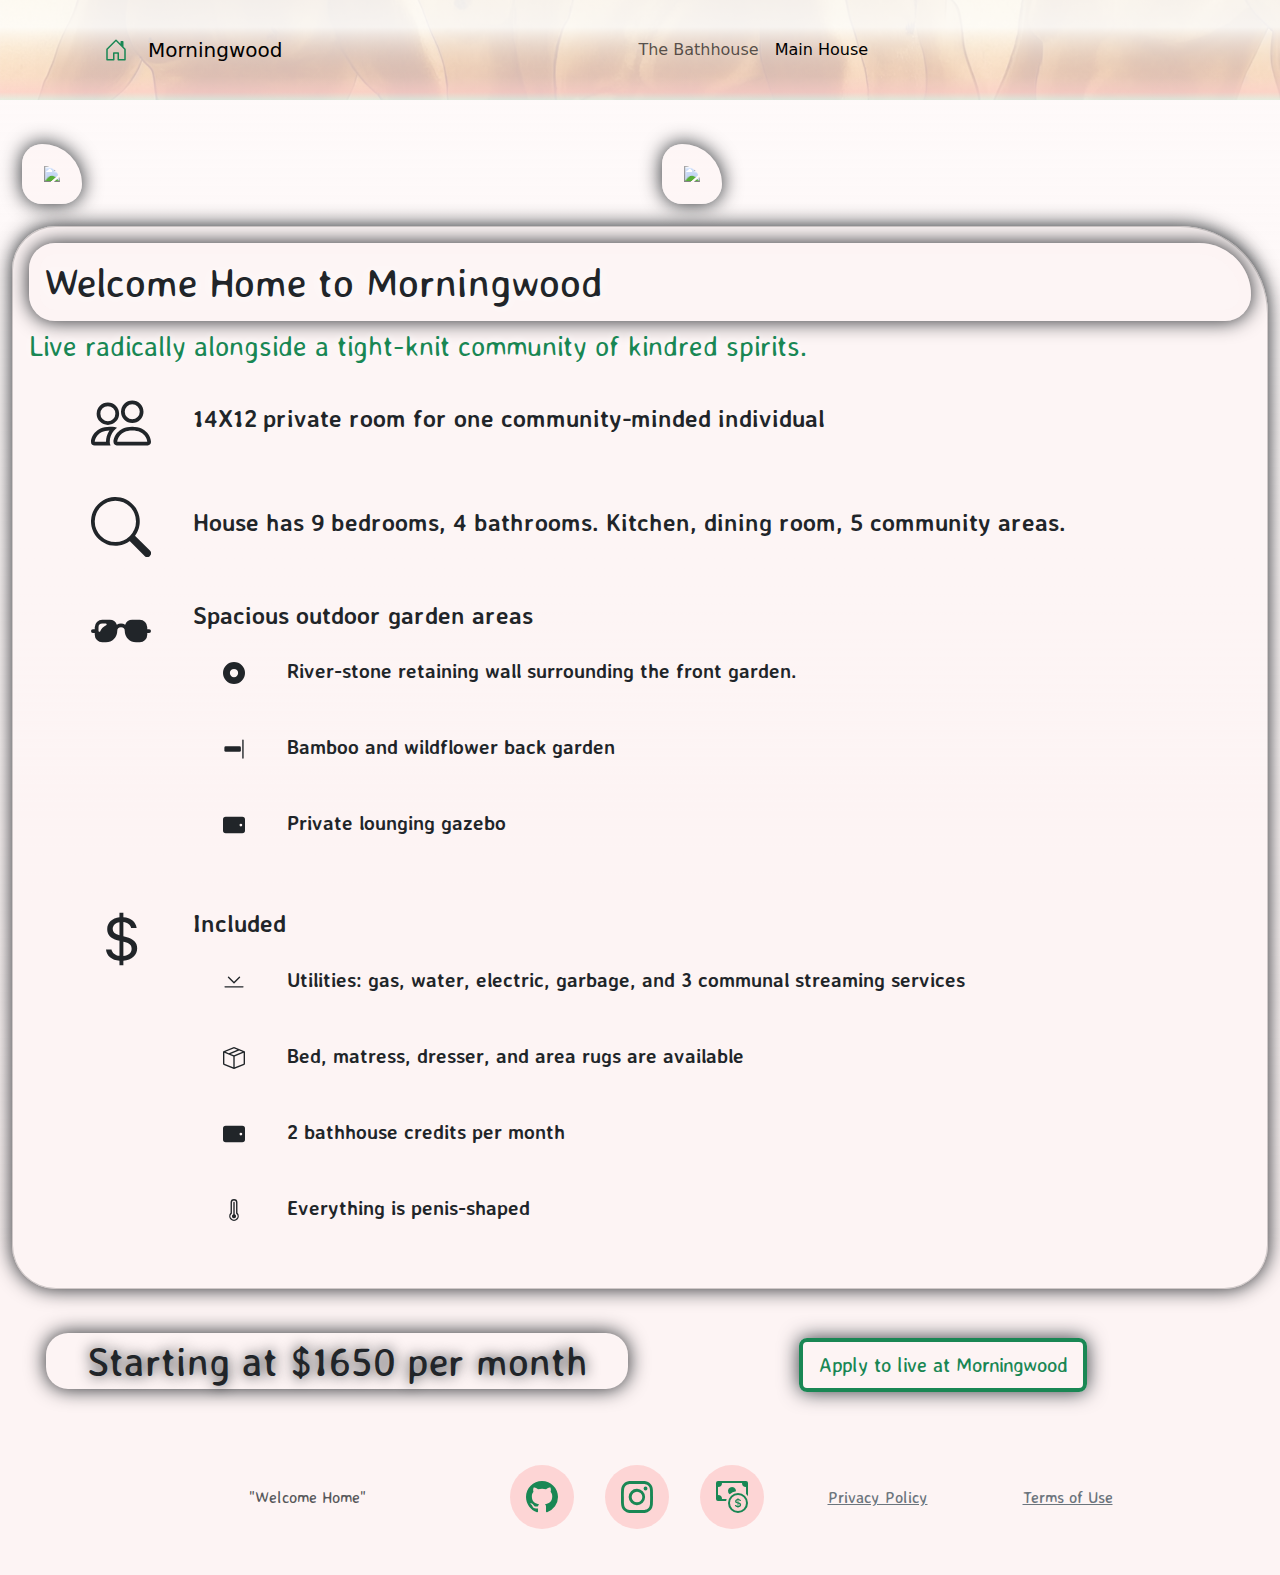
==== bigwood.html @ a5c1fb0f "Update site" ====
<!DOCTYPE html>
<html lang="en">

<head>
    <meta charset="utf-8">
    <meta name="viewport" content="width=device-width, initial-scale=1.0, shrink-to-fit=no">
    <title>Morningwood</title>
    <link rel="stylesheet" href="https://cdn.jsdelivr.net/npm/bootstrap@5.1.3/dist/css/bootstrap.min.css">
    <link rel="stylesheet" href="https://fonts.googleapis.com/css?family=Averia+Sans+Libre&amp;display=swap">
    <link rel="stylesheet" href="assets/css/styles.min.css">
</head>

<body>
    <nav class="navbar navbar-light navbar-expand-md py-3" style="background: linear-gradient(rgba(255,255,255,0.9) 27%, rgba(255,88,88,0.1) 77%, rgba(255,88,88,0.2) 92%, rgba(25,135,84,0.1) 100%), linear-gradient(rgba(255,255,255,0.2) 0%, rgba(255,255,255,0.9) 99%), url(&quot;assets/img/GrannyG_turkish_bathhouse_group_of_males_character_pose_exercis_9dfb6eb8-2554-4430-a8b6-5dec5671360d.png&quot;) center / cover;">
        <div class="container"><a class="navbar-brand d-flex align-items-center" href="index.html" style="padding: 10px;"><span class="bs-icon-md bs-icon-circle d-flex justify-content-center align-items-center me-2 bs-icon"><svg xmlns="http://www.w3.org/2000/svg" width="1em" height="1em" fill="currentColor" viewBox="0 0 16 16" class="bi bi-house-door" style="color: var(--bs-green);">
                        <path d="M8.354 1.146a.5.5 0 0 0-.708 0l-6 6A.5.5 0 0 0 1.5 7.5v7a.5.5 0 0 0 .5.5h4.5a.5.5 0 0 0 .5-.5v-4h2v4a.5.5 0 0 0 .5.5H14a.5.5 0 0 0 .5-.5v-7a.5.5 0 0 0-.146-.354L13 5.793V2.5a.5.5 0 0 0-.5-.5h-1a.5.5 0 0 0-.5.5v1.293L8.354 1.146zM2.5 14V7.707l5.5-5.5 5.5 5.5V14H10v-4a.5.5 0 0 0-.5-.5h-3a.5.5 0 0 0-.5.5v4H2.5z"></path>
                    </svg></span><span>Morningwood</span></a><button data-bs-toggle="collapse" class="navbar-toggler" data-bs-target="#navcol-2"><span class="visually-hidden">Toggle navigation</span><span class="navbar-toggler-icon"></span></button>
            <div class="collapse navbar-collapse" id="navcol-2">
                <ul class="navbar-nav mx-auto">
                    <li class="nav-item"><a class="nav-link" href="index.html">The Bathhouse</a></li>
                    <li class="nav-item"><a class="nav-link active" href="bigwood.html">Main House</a></li>
                </ul>
            </div>
        </div>
    </nav>
    <div class="container-fluid" style="background: linear-gradient(rgba(253,244,244,0.5) 0%, rgb(253,244,244) 78%), url(&quot;assets/img/GrannyG_gay_cabin_in_the_woods_sauna_cartoon_tom_of_finland_5554b6fa-d70e-4d1e-8d32-077c5d91fe01.png&quot;) center / auto round;font-family: 'Averia Sans Libre', serif;padding-top: 22px;padding-bottom: 22px;">
        <div class="row">
            <div class="col-sm-12 col-lg-6 align-self-center order-last order-lg-first" style="padding: 22px;"><img class="img-fluid" src="assets/img/GrannyG_gay_cabin_in_the_woods_sauna_cartoon_tom_of_finland_6168f194-d6a8-4b89-b7b6-cc985547beeb.png" style="border-radius: 44px;border: 22px solid rgba(253,244,244,0.5);border-top-right-radius: 88px;border-bottom-right-radius: 44px;box-shadow: 0px 0px 20px 0px;"></div>
            <div class="col-sm-12 col-lg-6 align-self-center" style="padding: 22px;"><img class="img-fluid" src="assets/img/GrannyG_gay_faerie_house_pacific_northwest_big_rainbow_style_th_b24b9082-eff7-41f6-a166-0159668ea925.png" style="border-radius: 44px;border: 22px solid rgba(253,244,244,0.5);border-top-right-radius: 88px;border-bottom-right-radius: 44px;box-shadow: 0px 0px 20px 0px;"></div>
            <div class="col">
                <div class="card">
                    <div class="card-body">
                        <h1 style="box-shadow: 0px 0px 20px;text-shadow: 0px 0px 14px #ffffff;border-radius: 22px;padding: 4px;border: 11px solid rgba(253,244,244,0.5);border-top-right-radius: 88px;border-bottom-right-radius: 44px;border-top-left-radius: 44px;border-bottom-left-radius: 44px;">Welcome Home to Morningwood</h1>
                        <h3 style="color: var(--bs-green);text-shadow: 0px 0px 8px var(--bs-white);font-weight: lighter;">Live radically alongside a tight-knit community of kindred spirits.</h3>
                        <div class="row justify-content-center align-items-center">
                            <div class="col-3 col-sm-2 col-md-2 col-lg-1"><svg xmlns="http://www.w3.org/2000/svg" width="1em" height="1em" fill="currentColor" viewBox="0 0 16 16" class="bi bi-people" style="font-size: 60px;">
                                    <path d="M15 14s1 0 1-1-1-4-5-4-5 3-5 4 1 1 1 1h8zm-7.978-1A.261.261 0 0 1 7 12.996c.001-.264.167-1.03.76-1.72C8.312 10.629 9.282 10 11 10c1.717 0 2.687.63 3.24 1.276.593.69.758 1.457.76 1.72l-.008.002a.274.274 0 0 1-.014.002H7.022zM11 7a2 2 0 1 0 0-4 2 2 0 0 0 0 4zm3-2a3 3 0 1 1-6 0 3 3 0 0 1 6 0zM6.936 9.28a5.88 5.88 0 0 0-1.23-.247A7.35 7.35 0 0 0 5 9c-4 0-5 3-5 4 0 .667.333 1 1 1h4.216A2.238 2.238 0 0 1 5 13c0-1.01.377-2.042 1.09-2.904.243-.294.526-.569.846-.816zM4.92 10A5.493 5.493 0 0 0 4 13H1c0-.26.164-1.03.76-1.724.545-.636 1.492-1.256 3.16-1.275zM1.5 5.5a3 3 0 1 1 6 0 3 3 0 0 1-6 0zm3-2a2 2 0 1 0 0 4 2 2 0 0 0 0-4z"></path>
                                </svg></div>
                            <div class="col-9 col-sm-10">
                                <h4>14X12 private room for one community-minded individual</h4>
                            </div>
                        </div>
                        <div class="row justify-content-center align-items-center">
                            <div class="col-3 col-sm-2 col-md-2 col-lg-1"><svg xmlns="http://www.w3.org/2000/svg" width="1em" height="1em" fill="currentColor" viewBox="0 0 16 16" class="bi bi-search" style="font-size: 60px;">
                                    <path d="M11.742 10.344a6.5 6.5 0 1 0-1.397 1.398h-.001c.03.04.062.078.098.115l3.85 3.85a1 1 0 0 0 1.415-1.414l-3.85-3.85a1.007 1.007 0 0 0-.115-.1zM12 6.5a5.5 5.5 0 1 1-11 0 5.5 5.5 0 0 1 11 0z"></path>
                                </svg></div>
                            <div class="col-9 col-sm-10">
                                <h4>House has 9 bedrooms, 4 bathrooms. Kitchen, dining room, 5 community areas.</h4>
                            </div>
                        </div>
                        <div class="row justify-content-center align-items-center">
                            <div class="col-3 col-sm-2 col-md-2 col-lg-1 align-self-start"><svg xmlns="http://www.w3.org/2000/svg" width="1em" height="1em" fill="currentColor" viewBox="0 0 16 16" class="bi bi-sunglasses" style="font-size: 60px;">
                                    <path d="M3 5a2 2 0 0 0-2 2v.5H.5a.5.5 0 0 0 0 1H1V9a2 2 0 0 0 2 2h1a3 3 0 0 0 3-3 1 1 0 1 1 2 0 3 3 0 0 0 3 3h1a2 2 0 0 0 2-2v-.5h.5a.5.5 0 0 0 0-1H15V7a2 2 0 0 0-2-2h-2a2 2 0 0 0-1.888 1.338A1.99 1.99 0 0 0 8 6a1.99 1.99 0 0 0-1.112.338A2 2 0 0 0 5 5H3zm0 1h.941c.264 0 .348.356.112.474l-.457.228a2 2 0 0 0-.894.894l-.228.457C2.356 8.289 2 8.205 2 7.94V7a1 1 0 0 1 1-1z"></path>
                                </svg></div>
                            <div class="col-9 col-sm-10">
                                <h4>Spacious outdoor garden areas</h4>
                                <div class="row">
                                    <div class="col-2 col-md-1 text-center"><svg xmlns="http://www.w3.org/2000/svg" width="1em" height="1em" fill="currentColor" viewBox="0 0 16 16" class="bi bi-record-circle-fill" style="font-size: 22px;">
                                            <path d="M16 8A8 8 0 1 1 0 8a8 8 0 0 1 16 0zm-8 3a3 3 0 1 0 0-6 3 3 0 0 0 0 6z"></path>
                                        </svg></div>
                                    <div class="col align-self-center">
                                        <h5>River-stone retaining wall surrounding the front garden.</h5>
                                    </div>
                                </div>
                                <div class="row">
                                    <div class="col-2 col-md-1 text-center"><svg xmlns="http://www.w3.org/2000/svg" width="1em" height="1em" fill="currentColor" viewBox="0 0 16 16" class="bi bi-align-end" style="font-size: 22px;">
                                            <path fill-rule="evenodd" d="M14.5 1a.5.5 0 0 0-.5.5v13a.5.5 0 0 0 1 0v-13a.5.5 0 0 0-.5-.5z"></path>
                                            <path d="M13 7a1 1 0 0 0-1-1H2a1 1 0 0 0-1 1v2a1 1 0 0 0 1 1h10a1 1 0 0 0 1-1V7z"></path>
                                        </svg></div>
                                    <div class="col align-self-center">
                                        <h5>Bamboo and wildflower back garden</h5>
                                    </div>
                                </div>
                                <div class="row">
                                    <div class="col-2 col-md-1 text-center"><svg xmlns="http://www.w3.org/2000/svg" width="1em" height="1em" fill="currentColor" viewBox="0 0 16 16" class="bi bi-tablet-landscape-fill" style="font-size: 22px;">
                                            <path d="M2 14a2 2 0 0 1-2-2V4a2 2 0 0 1 2-2h12a2 2 0 0 1 2 2v8a2 2 0 0 1-2 2H2zm11-7a1 1 0 1 0 0 2 1 1 0 0 0 0-2z"></path>
                                        </svg></div>
                                    <div class="col align-self-center">
                                        <h5>Private lounging gazebo</h5>
                                    </div>
                                </div>
                            </div>
                        </div>
                        <div class="row justify-content-center align-items-center">
                            <div class="col-3 col-sm-2 col-md-2 col-lg-1 align-self-start"><svg xmlns="http://www.w3.org/2000/svg" width="1em" height="1em" fill="currentColor" viewBox="0 0 16 16" class="bi bi-currency-dollar" style="font-size: 60px;">
                                    <path d="M4 10.781c.148 1.667 1.513 2.85 3.591 3.003V15h1.043v-1.216c2.27-.179 3.678-1.438 3.678-3.3 0-1.59-.947-2.51-2.956-3.028l-.722-.187V3.467c1.122.11 1.879.714 2.07 1.616h1.47c-.166-1.6-1.54-2.748-3.54-2.875V1H7.591v1.233c-1.939.23-3.27 1.472-3.27 3.156 0 1.454.966 2.483 2.661 2.917l.61.162v4.031c-1.149-.17-1.94-.8-2.131-1.718H4zm3.391-3.836c-1.043-.263-1.6-.825-1.6-1.616 0-.944.704-1.641 1.8-1.828v3.495l-.2-.05zm1.591 1.872c1.287.323 1.852.859 1.852 1.769 0 1.097-.826 1.828-2.2 1.939V8.73l.348.086z"></path>
                                </svg></div>
                            <div class="col-9 col-sm-10">
                                <h4>Included</h4>
                                <div class="row">
                                    <div class="col-2 col-md-1 text-center"><svg xmlns="http://www.w3.org/2000/svg" width="1em" height="1em" fill="currentColor" viewBox="0 0 16 16" class="bi bi-chevron-bar-down" style="font-size: 22px;">
                                            <path fill-rule="evenodd" d="M3.646 4.146a.5.5 0 0 1 .708 0L8 7.793l3.646-3.647a.5.5 0 0 1 .708.708l-4 4a.5.5 0 0 1-.708 0l-4-4a.5.5 0 0 1 0-.708zM1 11.5a.5.5 0 0 1 .5-.5h13a.5.5 0 0 1 0 1h-13a.5.5 0 0 1-.5-.5z"></path>
                                        </svg></div>
                                    <div class="col align-self-center">
                                        <h5>Utilities: gas, water, electric, garbage, and 3 communal streaming services</h5>
                                    </div>
                                </div>
                                <div class="row">
                                    <div class="col-2 col-md-1 text-center"><svg xmlns="http://www.w3.org/2000/svg" width="1em" height="1em" fill="currentColor" viewBox="0 0 16 16" class="bi bi-box-seam" style="font-size: 22px;">
                                            <path d="M8.186 1.113a.5.5 0 0 0-.372 0L1.846 3.5l2.404.961L10.404 2l-2.218-.887zm3.564 1.426L5.596 5 8 5.961 14.154 3.5l-2.404-.961zm3.25 1.7-6.5 2.6v7.922l6.5-2.6V4.24zM7.5 14.762V6.838L1 4.239v7.923l6.5 2.6zM7.443.184a1.5 1.5 0 0 1 1.114 0l7.129 2.852A.5.5 0 0 1 16 3.5v8.662a1 1 0 0 1-.629.928l-7.185 2.874a.5.5 0 0 1-.372 0L.63 13.09a1 1 0 0 1-.63-.928V3.5a.5.5 0 0 1 .314-.464L7.443.184z"></path>
                                        </svg></div>
                                    <div class="col align-self-center">
                                        <h5>Bed, matress, dresser, and area rugs are available</h5>
                                    </div>
                                </div>
                                <div class="row">
                                    <div class="col-2 col-md-1 text-center"><svg xmlns="http://www.w3.org/2000/svg" width="1em" height="1em" fill="currentColor" viewBox="0 0 16 16" class="bi bi-tablet-landscape-fill" style="font-size: 22px;">
                                            <path d="M2 14a2 2 0 0 1-2-2V4a2 2 0 0 1 2-2h12a2 2 0 0 1 2 2v8a2 2 0 0 1-2 2H2zm11-7a1 1 0 1 0 0 2 1 1 0 0 0 0-2z"></path>
                                        </svg></div>
                                    <div class="col align-self-center">
                                        <h5>2 bathhouse credits per month</h5>
                                    </div>
                                </div>
                                <div class="row">
                                    <div class="col-2 col-md-1 text-center"><svg xmlns="http://www.w3.org/2000/svg" width="1em" height="1em" fill="currentColor" viewBox="0 0 16 16" class="bi bi-thermometer-high" style="font-size: 22px;">
                                            <path d="M9.5 12.5a1.5 1.5 0 1 1-2-1.415V2.5a.5.5 0 0 1 1 0v8.585a1.5 1.5 0 0 1 1 1.415z"></path>
                                            <path d="M5.5 2.5a2.5 2.5 0 0 1 5 0v7.55a3.5 3.5 0 1 1-5 0V2.5zM8 1a1.5 1.5 0 0 0-1.5 1.5v7.987l-.167.15a2.5 2.5 0 1 0 3.333 0l-.166-.15V2.5A1.5 1.5 0 0 0 8 1z"></path>
                                        </svg></div>
                                    <div class="col align-self-center">
                                        <h5>Everything is penis-shaped</h5>
                                    </div>
                                </div>
                            </div>
                        </div>
                    </div>
                </div>
            </div>
        </div>
        <div class="row justify-content-center align-items-center" style="margin: 44px 22px;">
            <div class="col-sm-10 col-md-6">
                <h1 style="box-shadow: 0px 0px 20px;text-shadow: 0px 0px 14px;border-radius: 22px;padding: 4px;text-align: center;">Starting at $1650 per month</h1>
            </div>
            <div class="col-sm-10 col-md-6 text-center"><a class="btn btn-outline-primary btn-lg" role="button" style="border-width: 4px;box-shadow: 0px 0px 20px var(--bs-gray-800);" href="https://forms.gle/h1Z4QfxTn4SfmomD8" target="_blank">Apply to live at Morningwood</a></div>
        </div>
        <footer class="text-center py-4">
            <div class="container">
                <div class="row gy-4 row-cols-1 row-cols-lg-3 justify-content-center align-items-center">
                    <div class="col">
                        <p class="text-muted my-2">"Welcome Home"</p>
                    </div>
                    <div class="col-8 col-sm-6 col-md-5 col-lg-4 col-xl-3">
                        <div class="row justify-content-center align-items-center">
                            <div class="col-4"><a href="https://github.com/morningwoodhome/morningwoodhome.github.io" target="_blank">
                                    <div class="bs-icon-lg bs-icon-circle bs-icon" style="color: var(--bs-green);background: rgba(255,88,88,0.2);"><svg xmlns="http://www.w3.org/2000/svg" width="1em" height="1em" fill="currentColor" viewBox="0 0 16 16" class="bi bi-github">
                                            <path d="M8 0C3.58 0 0 3.58 0 8c0 3.54 2.29 6.53 5.47 7.59.4.07.55-.17.55-.38 0-.19-.01-.82-.01-1.49-2.01.37-2.53-.49-2.69-.94-.09-.23-.48-.94-.82-1.13-.28-.15-.68-.52-.01-.53.63-.01 1.08.58 1.23.82.72 1.21 1.87.87 2.33.66.07-.52.28-.87.51-1.07-1.78-.2-3.64-.89-3.64-3.95 0-.87.31-1.59.82-2.15-.08-.2-.36-1.02.08-2.12 0 0 .67-.21 2.2.82.64-.18 1.32-.27 2-.27.68 0 1.36.09 2 .27 1.53-1.04 2.2-.82 2.2-.82.44 1.1.16 1.92.08 2.12.51.56.82 1.27.82 2.15 0 3.07-1.87 3.75-3.65 3.95.29.25.54.73.54 1.48 0 1.07-.01 1.93-.01 2.2 0 .21.15.46.55.38A8.012 8.012 0 0 0 16 8c0-4.42-3.58-8-8-8z"></path>
                                        </svg></div>
                                </a></div>
                            <div class="col-4"><a href="https://instagram.com/morningwoodhome/morningwoodhome.github.io" target="_blank">
                                    <div class="bs-icon-lg bs-icon-circle bs-icon" style="color: var(--bs-green);background: rgba(255,88,88,0.2);"><svg xmlns="http://www.w3.org/2000/svg" width="1em" height="1em" fill="currentColor" viewBox="0 0 16 16" class="bi bi-instagram">
                                            <path d="M8 0C5.829 0 5.556.01 4.703.048 3.85.088 3.269.222 2.76.42a3.917 3.917 0 0 0-1.417.923A3.927 3.927 0 0 0 .42 2.76C.222 3.268.087 3.85.048 4.7.01 5.555 0 5.827 0 8.001c0 2.172.01 2.444.048 3.297.04.852.174 1.433.372 1.942.205.526.478.972.923 1.417.444.445.89.719 1.416.923.51.198 1.09.333 1.942.372C5.555 15.99 5.827 16 8 16s2.444-.01 3.298-.048c.851-.04 1.434-.174 1.943-.372a3.916 3.916 0 0 0 1.416-.923c.445-.445.718-.891.923-1.417.197-.509.332-1.09.372-1.942C15.99 10.445 16 10.173 16 8s-.01-2.445-.048-3.299c-.04-.851-.175-1.433-.372-1.941a3.926 3.926 0 0 0-.923-1.417A3.911 3.911 0 0 0 13.24.42c-.51-.198-1.092-.333-1.943-.372C10.443.01 10.172 0 7.998 0h.003zm-.717 1.442h.718c2.136 0 2.389.007 3.232.046.78.035 1.204.166 1.486.275.373.145.64.319.92.599.28.28.453.546.598.92.11.281.24.705.275 1.485.039.843.047 1.096.047 3.231s-.008 2.389-.047 3.232c-.035.78-.166 1.203-.275 1.485a2.47 2.47 0 0 1-.599.919c-.28.28-.546.453-.92.598-.28.11-.704.24-1.485.276-.843.038-1.096.047-3.232.047s-2.39-.009-3.233-.047c-.78-.036-1.203-.166-1.485-.276a2.478 2.478 0 0 1-.92-.598 2.48 2.48 0 0 1-.6-.92c-.109-.281-.24-.705-.275-1.485-.038-.843-.046-1.096-.046-3.233 0-2.136.008-2.388.046-3.231.036-.78.166-1.204.276-1.486.145-.373.319-.64.599-.92.28-.28.546-.453.92-.598.282-.11.705-.24 1.485-.276.738-.034 1.024-.044 2.515-.045v.002zm4.988 1.328a.96.96 0 1 0 0 1.92.96.96 0 0 0 0-1.92zm-4.27 1.122a4.109 4.109 0 1 0 0 8.217 4.109 4.109 0 0 0 0-8.217zm0 1.441a2.667 2.667 0 1 1 0 5.334 2.667 2.667 0 0 1 0-5.334z"></path>
                                        </svg></div>
                                </a></div>
                            <div class="col-4"><a href="https://venmo.com" target="_blank">
                                    <div class="bs-icon-lg bs-icon-circle bs-icon" style="color: var(--bs-green);background: rgba(255,88,88,0.2);"><svg xmlns="http://www.w3.org/2000/svg" width="1em" height="1em" fill="currentColor" viewBox="0 0 16 16" class="bi bi-cash-coin">
                                            <path fill-rule="evenodd" d="M11 15a4 4 0 1 0 0-8 4 4 0 0 0 0 8zm5-4a5 5 0 1 1-10 0 5 5 0 0 1 10 0z"></path>
                                            <path d="M9.438 11.944c.047.596.518 1.06 1.363 1.116v.44h.375v-.443c.875-.061 1.386-.529 1.386-1.207 0-.618-.39-.936-1.09-1.1l-.296-.07v-1.2c.376.043.614.248.671.532h.658c-.047-.575-.54-1.024-1.329-1.073V8.5h-.375v.45c-.747.073-1.255.522-1.255 1.158 0 .562.378.92 1.007 1.066l.248.061v1.272c-.384-.058-.639-.27-.696-.563h-.668zm1.36-1.354c-.369-.085-.569-.26-.569-.522 0-.294.216-.514.572-.578v1.1h-.003zm.432.746c.449.104.655.272.655.569 0 .339-.257.571-.709.614v-1.195l.054.012z"></path>
                                            <path d="M1 0a1 1 0 0 0-1 1v8a1 1 0 0 0 1 1h4.083c.058-.344.145-.678.258-1H3a2 2 0 0 0-2-2V3a2 2 0 0 0 2-2h10a2 2 0 0 0 2 2v3.528c.38.34.717.728 1 1.154V1a1 1 0 0 0-1-1H1z"></path>
                                            <path d="M9.998 5.083 10 5a2 2 0 1 0-3.132 1.65 5.982 5.982 0 0 1 3.13-1.567z"></path>
                                        </svg></div>
                                </a></div>
                        </div>
                    </div>
                    <div class="col">
                        <div class="row">
                            <div class="col"><a class="link-secondary" href="#">Privacy Policy</a></div>
                            <div class="col"><a class="link-secondary" href="#">Terms of Use</a></div>
                        </div>
                    </div>
                </div>
            </div>
        </footer><!-- Google tag (gtag.js) -->
<script async src="https://www.googletagmanager.com/gtag/js?id=G-YG4V3RCSR7"></script>
<script>
  window.dataLayer = window.dataLayer || [];
  function gtag(){dataLayer.push(arguments);}
  gtag('js', new Date());

  gtag('config', 'G-YG4V3RCSR7');
</script>
    </div>
    <script src="https://cdn.jsdelivr.net/npm/bootstrap@5.1.3/dist/js/bootstrap.bundle.min.js"></script>
</body>

</html>
---- assets/css/styles.min.css ----
.bs-icon{--bs-icon-size:.75rem;display:flex;flex-shrink:0;justify-content:center;align-items:center;font-size:var(--bs-icon-size);width:calc(var(--bs-icon-size) * 2);height:calc(var(--bs-icon-size) * 2);color:var(--bs-primary)}.bs-icon-xs{--bs-icon-size:1rem;width:calc(var(--bs-icon-size) * 1.5);height:calc(var(--bs-icon-size) * 1.5)}.bs-icon-sm{--bs-icon-size:1rem}.bs-icon-md{--bs-icon-size:1.5rem}.bs-icon-lg{--bs-icon-size:2rem}.bs-icon-xl{--bs-icon-size:2.5rem}.bs-icon.bs-icon-primary{color:var(--bs-white);background:var(--bs-primary)}.bs-icon.bs-icon-primary-light{color:var(--bs-primary);background:rgba(var(--bs-primary-rgb),.2)}.bs-icon.bs-icon-semi-white{color:var(--bs-primary);background:rgba(255,255,255,.5)}.bs-icon.bs-icon-rounded{border-radius:.5rem}.bs-icon.bs-icon-circle{border-radius:50%}.btn-check:active+.btn-outline-primary:focus,.btn-check:checked+.btn-outline-primary:focus,.btn-outline-primary.active:focus,.btn-outline-primary.dropdown-toggle.show:focus,.btn-outline-primary:active:focus{box-shadow:0 0 0 .25rem rgba(253,244,244,.5)}.btn-check:active+.btn-outline-primary,.btn-check:checked+.btn-outline-primary,.btn-outline-primary.active,.btn-outline-primary.dropdown-toggle.show,.btn-outline-primary:active{color:#fff;background-color:#0d6efd;border-color:#0d6efd}.btn-check:focus+.btn-outline-primary,.btn-outline-primary:focus{box-shadow:0 0 0 .25rem rgba(13,110,253,.5)}.btn-outline-primary:hover{color:rgba(255,88,88,.5);background-color:rgba(253,244,244,.5);border-color:rgba(253,244,244,.5)}.btn-outline-primary{color:var(--bs-green);border-color:var(--bs-green)}a:hover{background:rgba(255,88,88,.2);border-radius:20%;padding:10px}.card-body .row{padding:22px 11px}h4,h5{font-weight:700}.card{background:rgba(253,244,244,.8);box-shadow:0 0 20px;border-style:solid;border-radius:44px 88px 44px 44px}
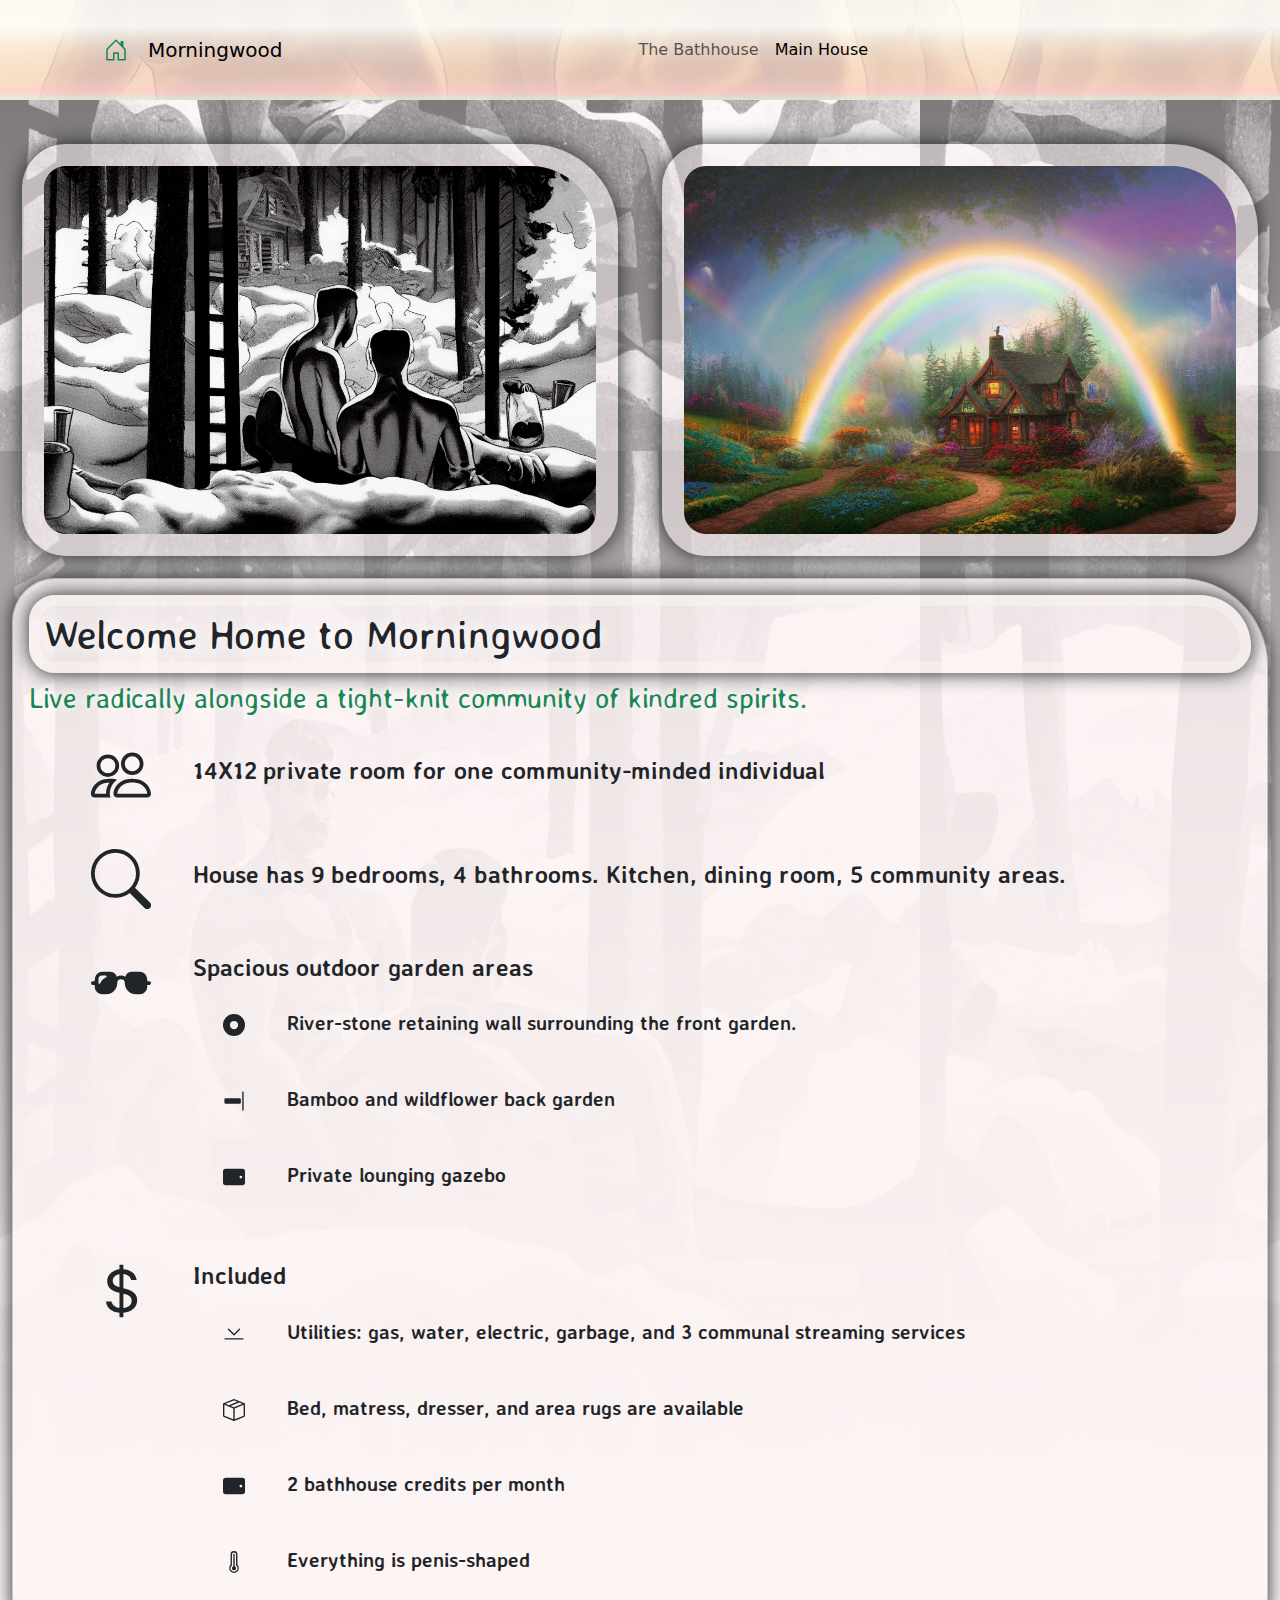
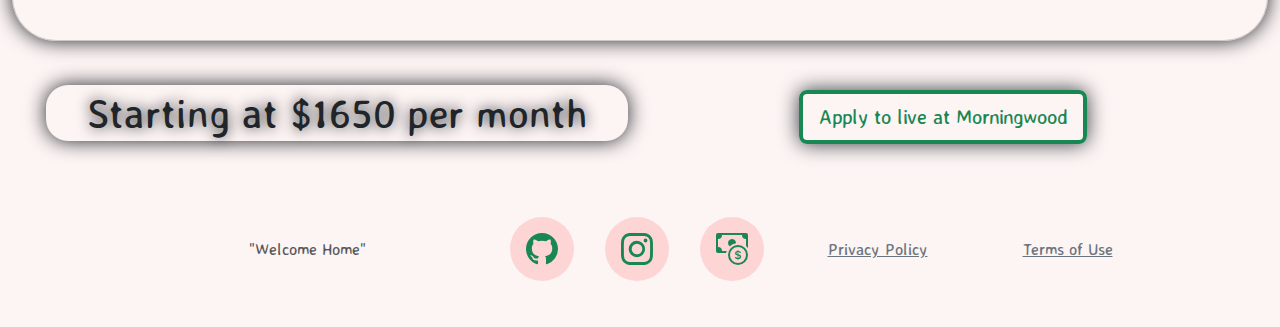
==== commit cf91fd33: "Update images" ====
--- a/bigwood.html
+++ b/bigwood.html
@@ -11,7 +11,7 @@
 </head>
 
 <body>
-    <nav class="navbar navbar-light navbar-expand-md py-3" style="background: linear-gradient(rgba(255,255,255,0.9) 27%, rgba(255,88,88,0.1) 77%, rgba(255,88,88,0.2) 92%, rgba(25,135,84,0.1) 100%), linear-gradient(rgba(255,255,255,0.2) 0%, rgba(255,255,255,0.9) 99%), url(&quot;assets/img/GrannyG_turkish_bathhouse_group_of_males_character_pose_exercis_9dfb6eb8-2554-4430-a8b6-5dec5671360d.png&quot;) center / cover;">
+    <nav class="navbar navbar-light navbar-expand-md py-3" style="background: linear-gradient(rgba(255,255,255,0.9) 27%, rgba(255,88,88,0.1) 77%, rgba(255,88,88,0.2) 92%, rgba(25,135,84,0.1) 100%), linear-gradient(rgba(255,255,255,0.2) 0%, rgba(255,255,255,0.9) 99%), url(&quot;assets/img/top_nav.jpg&quot;) center / cover;">
         <div class="container"><a class="navbar-brand d-flex align-items-center" href="index.html" style="padding: 10px;"><span class="bs-icon-md bs-icon-circle d-flex justify-content-center align-items-center me-2 bs-icon"><svg xmlns="http://www.w3.org/2000/svg" width="1em" height="1em" fill="currentColor" viewBox="0 0 16 16" class="bi bi-house-door" style="color: var(--bs-green);">
                         <path d="M8.354 1.146a.5.5 0 0 0-.708 0l-6 6A.5.5 0 0 0 1.5 7.5v7a.5.5 0 0 0 .5.5h4.5a.5.5 0 0 0 .5-.5v-4h2v4a.5.5 0 0 0 .5.5H14a.5.5 0 0 0 .5-.5v-7a.5.5 0 0 0-.146-.354L13 5.793V2.5a.5.5 0 0 0-.5-.5h-1a.5.5 0 0 0-.5.5v1.293L8.354 1.146zM2.5 14V7.707l5.5-5.5 5.5 5.5V14H10v-4a.5.5 0 0 0-.5-.5h-3a.5.5 0 0 0-.5.5v4H2.5z"></path>
                     </svg></span><span>Morningwood</span></a><button data-bs-toggle="collapse" class="navbar-toggler" data-bs-target="#navcol-2"><span class="visually-hidden">Toggle navigation</span><span class="navbar-toggler-icon"></span></button>
@@ -23,10 +23,10 @@
             </div>
         </div>
     </nav>
-    <div class="container-fluid" style="background: linear-gradient(rgba(253,244,244,0.5) 0%, rgb(253,244,244) 78%), url(&quot;assets/img/GrannyG_gay_cabin_in_the_woods_sauna_cartoon_tom_of_finland_5554b6fa-d70e-4d1e-8d32-077c5d91fe01.png&quot;) center / auto round;font-family: 'Averia Sans Libre', serif;padding-top: 22px;padding-bottom: 22px;">
+    <div class="container-fluid" style="background: linear-gradient(rgba(253,244,244,0.5) 0%, rgb(253,244,244) 78%), url(&quot;assets/img/bg_img.jpg&quot;) center / auto round;font-family: 'Averia Sans Libre', serif;padding-top: 22px;padding-bottom: 22px;">
         <div class="row">
-            <div class="col-sm-12 col-lg-6 align-self-center order-last order-lg-first" style="padding: 22px;"><img class="img-fluid" src="assets/img/GrannyG_gay_cabin_in_the_woods_sauna_cartoon_tom_of_finland_6168f194-d6a8-4b89-b7b6-cc985547beeb.png" style="border-radius: 44px;border: 22px solid rgba(253,244,244,0.5);border-top-right-radius: 88px;border-bottom-right-radius: 44px;box-shadow: 0px 0px 20px 0px;"></div>
-            <div class="col-sm-12 col-lg-6 align-self-center" style="padding: 22px;"><img class="img-fluid" src="assets/img/GrannyG_gay_faerie_house_pacific_northwest_big_rainbow_style_th_b24b9082-eff7-41f6-a166-0159668ea925.png" style="border-radius: 44px;border: 22px solid rgba(253,244,244,0.5);border-top-right-radius: 88px;border-bottom-right-radius: 44px;box-shadow: 0px 0px 20px 0px;"></div>
+            <div class="col-sm-12 col-lg-6 align-self-center order-last order-lg-first" style="padding: 22px;"><img class="img-fluid" src="assets/img/mw_1.jpg" style="border-radius: 44px;border: 22px solid rgba(253,244,244,0.5);border-top-right-radius: 88px;border-bottom-right-radius: 44px;box-shadow: 0px 0px 20px 0px;"></div>
+            <div class="col-sm-12 col-lg-6 align-self-center" style="padding: 22px;"><img class="img-fluid" src="assets/img/mw_2.jpg" style="border-radius: 44px;border: 22px solid rgba(253,244,244,0.5);border-top-right-radius: 88px;border-bottom-right-radius: 44px;box-shadow: 0px 0px 20px 0px;"></div>
             <div class="col">
                 <div class="card">
                     <div class="card-body">
@@ -145,7 +145,7 @@
                                             <path d="M8 0C3.58 0 0 3.58 0 8c0 3.54 2.29 6.53 5.47 7.59.4.07.55-.17.55-.38 0-.19-.01-.82-.01-1.49-2.01.37-2.53-.49-2.69-.94-.09-.23-.48-.94-.82-1.13-.28-.15-.68-.52-.01-.53.63-.01 1.08.58 1.23.82.72 1.21 1.87.87 2.33.66.07-.52.28-.87.51-1.07-1.78-.2-3.64-.89-3.64-3.95 0-.87.31-1.59.82-2.15-.08-.2-.36-1.02.08-2.12 0 0 .67-.21 2.2.82.64-.18 1.32-.27 2-.27.68 0 1.36.09 2 .27 1.53-1.04 2.2-.82 2.2-.82.44 1.1.16 1.92.08 2.12.51.56.82 1.27.82 2.15 0 3.07-1.87 3.75-3.65 3.95.29.25.54.73.54 1.48 0 1.07-.01 1.93-.01 2.2 0 .21.15.46.55.38A8.012 8.012 0 0 0 16 8c0-4.42-3.58-8-8-8z"></path>
                                         </svg></div>
                                 </a></div>
-                            <div class="col-4"><a href="https://instagram.com/morningwoodhome/morningwoodhome.github.io" target="_blank">
+                            <div class="col-4"><a href="https://instagram.com" target="_blank">
                                     <div class="bs-icon-lg bs-icon-circle bs-icon" style="color: var(--bs-green);background: rgba(255,88,88,0.2);"><svg xmlns="http://www.w3.org/2000/svg" width="1em" height="1em" fill="currentColor" viewBox="0 0 16 16" class="bi bi-instagram">
                                             <path d="M8 0C5.829 0 5.556.01 4.703.048 3.85.088 3.269.222 2.76.42a3.917 3.917 0 0 0-1.417.923A3.927 3.927 0 0 0 .42 2.76C.222 3.268.087 3.85.048 4.7.01 5.555 0 5.827 0 8.001c0 2.172.01 2.444.048 3.297.04.852.174 1.433.372 1.942.205.526.478.972.923 1.417.444.445.89.719 1.416.923.51.198 1.09.333 1.942.372C5.555 15.99 5.827 16 8 16s2.444-.01 3.298-.048c.851-.04 1.434-.174 1.943-.372a3.916 3.916 0 0 0 1.416-.923c.445-.445.718-.891.923-1.417.197-.509.332-1.09.372-1.942C15.99 10.445 16 10.173 16 8s-.01-2.445-.048-3.299c-.04-.851-.175-1.433-.372-1.941a3.926 3.926 0 0 0-.923-1.417A3.911 3.911 0 0 0 13.24.42c-.51-.198-1.092-.333-1.943-.372C10.443.01 10.172 0 7.998 0h.003zm-.717 1.442h.718c2.136 0 2.389.007 3.232.046.78.035 1.204.166 1.486.275.373.145.64.319.92.599.28.28.453.546.598.92.11.281.24.705.275 1.485.039.843.047 1.096.047 3.231s-.008 2.389-.047 3.232c-.035.78-.166 1.203-.275 1.485a2.47 2.47 0 0 1-.599.919c-.28.28-.546.453-.92.598-.28.11-.704.24-1.485.276-.843.038-1.096.047-3.232.047s-2.39-.009-3.233-.047c-.78-.036-1.203-.166-1.485-.276a2.478 2.478 0 0 1-.92-.598 2.48 2.48 0 0 1-.6-.92c-.109-.281-.24-.705-.275-1.485-.038-.843-.046-1.096-.046-3.233 0-2.136.008-2.388.046-3.231.036-.78.166-1.204.276-1.486.145-.373.319-.64.599-.92.28-.28.546-.453.92-.598.282-.11.705-.24 1.485-.276.738-.034 1.024-.044 2.515-.045v.002zm4.988 1.328a.96.96 0 1 0 0 1.92.96.96 0 0 0 0-1.92zm-4.27 1.122a4.109 4.109 0 1 0 0 8.217 4.109 4.109 0 0 0 0-8.217zm0 1.441a2.667 2.667 0 1 1 0 5.334 2.667 2.667 0 0 1 0-5.334z"></path>
                                         </svg></div>
